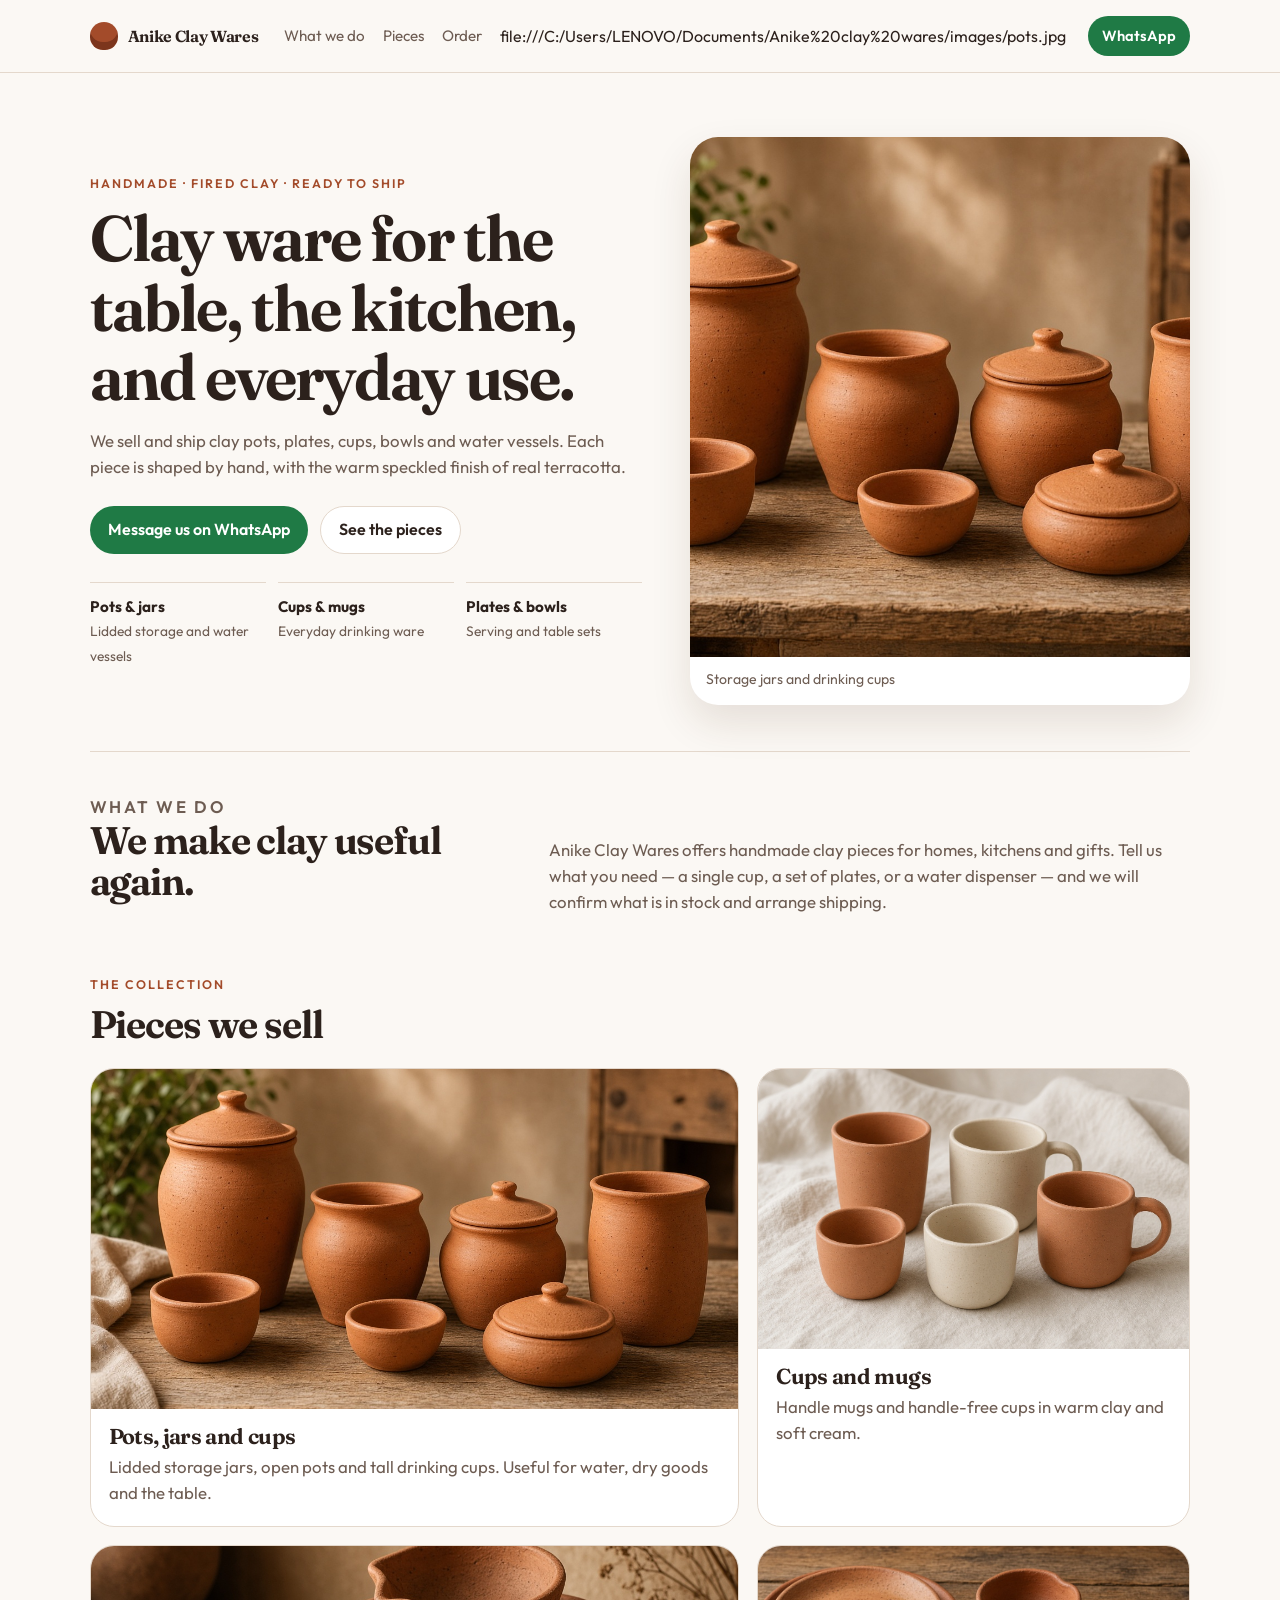
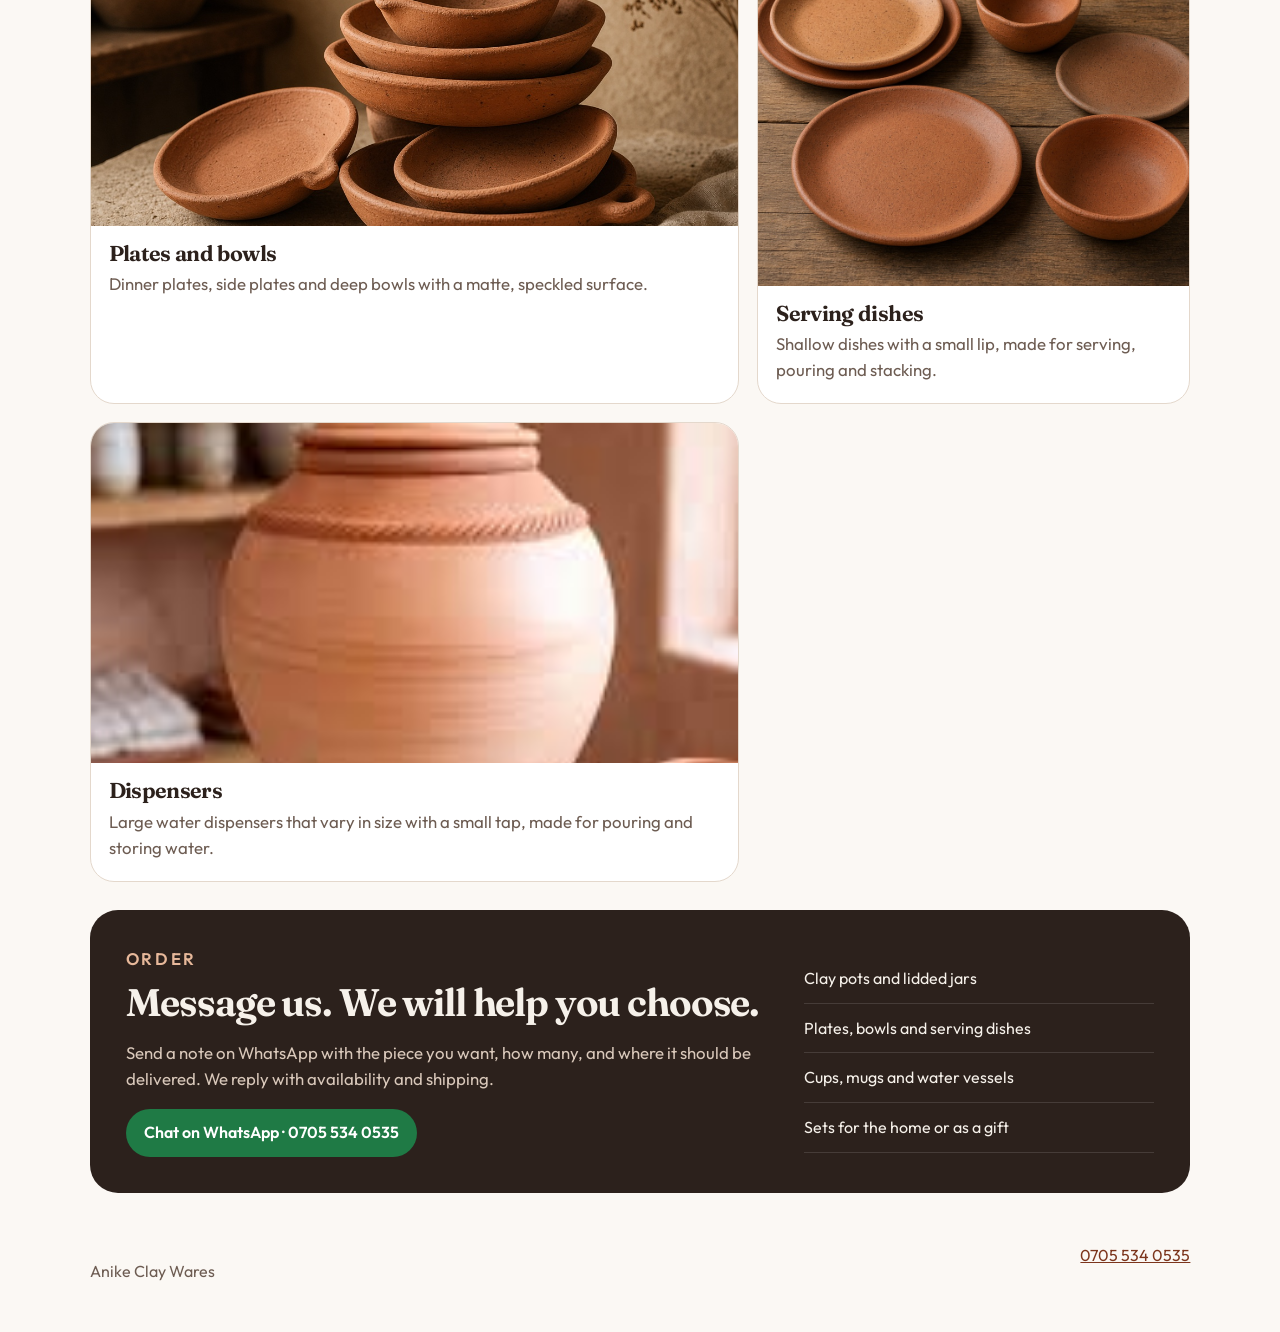
==== index.html @ b1b1f3a4 "Add files via upload" ====
<!DOCTYPE html>
<html lang="en">
<head>
	<meta charset="utf-8">
	<meta name="viewport" content="width=device-width, initial-scale=1">
	<title>Anike Clay Wares — Handmade pots, plates and cups</title>
	<meta name="description" content="Anike Clay Wares sells and ships handmade clay pots, plates, cups, bowls and water vessels. Message us on WhatsApp to order.">
	<link rel="google-site-verification=v0Fo7WyJSg91g2t54x3S-trg1l7MYyvylNxItFU1Hc8">
	<link rel="preconnect" href="https://fonts.googleapis.com">
	<link rel="preconnect" href="https://fonts.gstatic.com" crossorigin>
	<link href="https://fonts.googleapis.com/css2?family=Fraunces:opsz,wght@9..144,500;9..144,650&family=Outfit:wght@400;500;600&display=swap" rel="stylesheet">
	<link rel="stylesheet" href="style.css">
	<link rel="icon" href="data:image/svg+xml,%3Csvg xmlns='http://www.w3.org/2000/svg' viewBox='0 0 64 64'%3E%3Crect rx='14' width='64' height='64' fill='%23a34b2a'/%3E%3Cpath d='M20 26c0-8 5-14 12-14s12 6 12 14v2H20v-2zm-2 6h28l-2 18a6 6 0 0 1-6 5H26a6 6 0 0 1-6-5l-2-18z' fill='%23f6f1ea'/%3E%3C/svg%3E">
</head>
<body>
	<header class="nav">
		<a class="brand" href="#top">
			<span class="mark" aria-hidden="true"></span>
			<span>Anike Clay Wares</span>
		</a>
		<nav>
			<a href="#work">What we do</a>
			<a href="#pieces">Pieces</a>
			<a href="#order">Order</a>file:///C:/Users/LENOVO/Documents/Anike%20clay%20wares/images/pots.jpg
		</nav>
		<a class="wa wa-small" href="https://wa.me/2347055340535" target="_blank" rel="noopener">WhatsApp</a>
	</header>

	<main id="top">
		<section class="hero">
			<div class="hero-copy">
				<p class="eyebrow">Handmade · fired clay · ready to ship</p>
				<h1>Clay ware for the table, the kitchen, and everyday use.</h1>
				<p class="lead">We sell and ship clay pots, plates, cups, bowls and water vessels. Each piece is shaped by hand, with the warm speckled finish of real terracotta.</p>
				<div class="actions">
					<a class="wa" href="https://wa.me/2347055340535?text=Hello%20Anike%20Clay%20Wares%2C%20I%20would%20like%20to%20order." target="_blank" rel="noopener">Message us on WhatsApp</a>
					<a class="ghost" href="#pieces">See the pieces</a>
				</div>
				<ul class="facts">
					<li><strong>Pots & jars</strong><span>Lidded storage and water vessels</span></li>
					<li><strong>Cups & mugs</strong><span>Everyday drinking ware</span></li>
					<li><strong>Plates & bowls</strong><span>Serving and table sets</span></li>
				</ul>
			</div>
			<figure class="hero-frame">
				<img src="images/pots.jpg" alt="Terracotta jars, lidded pots and small bowls arranged on a wooden table">
				<figcaption>Storage jars and drinking cups</figcaption>
			</figure>
		</section>

		<section class="band" id="work">
			<div>
				<p class="eyebrow">What we do</p>
				<h2>We make clay useful again.</h2>
			</div>
			<p>Anike Clay Wares offers handmade clay pieces for homes, kitchens and gifts. Tell us what you need — a single cup, a set of plates, or a water dispenser — and we will confirm what is in stock and arrange shipping.</p>
		</section>

		<section class="gallery" id="pieces">
			<div class="section-head">
				<p class="eyebrow">The collection</p>
				<h2>Pieces we sell</h2>
			</div>
			<div class="grid">
				<article class="card card-wide">
					<img src="images/pots.jpg" alt="Large lidded jar, open pot, small bowls and a tall cup in speckled terracotta">
					<div>
						<h3>Pots, jars and cups</h3>
						<p>Lidded storage jars, open pots and tall drinking cups. Useful for water, dry goods and the table.</p>
					</div>
				</article>
				<article class="card">
					<img src="images/cups.jpg" alt="Terracotta and cream speckled cups and mugs on linen cloth">
					<div>
						<h3>Cups and mugs</h3>
						<p>Handle mugs and handle-free cups in warm clay and soft cream.</p>
					</div>
				</article>
				<article class="card">
					<img src="images/plates.jpg" alt="Terracotta plates and bowls on a wooden surface">
					<div>
						<h3>Plates and bowls</h3>
						<p>Dinner plates, side plates and deep bowls with a matte, speckled surface.</p>
					</div>
				</article>
				<article class="card card-wide">
					<img src="images/dishes.jpg" alt="Stacked handmade clay serving dishes with small pouring lips">
					<div>
						<h3>Serving dishes</h3>
						<p>Shallow dishes with a small lip, made for serving, pouring and stacking.</p>
					</div>
				</article>
				<article class="card card-wide">
					<img src="images/dispensers.jpg" alt="Water dispensers placed on a terracotta base for support">
					<div>
						<h3>Dispensers</h3>
						<p>Large water dispensers that vary in size with a small tap, made for pouring and storing water.</p>
					</div>
				</article>
			</div>
		</section>

		<section class="order" id="order">
			<div>
				<p class="eyebrow">Order</p>
				<h2>Message us. We will help you choose.</h2>
				<p>Send a note on WhatsApp with the piece you want, how many, and where it should be delivered. We reply with availability and shipping.</p>
				<a class="wa" href="https://wa.me/2347055340535?text=Hello%20Anike%20Clay%20Wares%2C%20I%20would%20like%20to%20order." target="_blank" rel="noopener">Chat on WhatsApp · 0705 534 0535</a>
			</div>
			<ul>
				<li>Clay pots and lidded jars</li>
				<li>Plates, bowls and serving dishes</li>
				<li>Cups, mugs and water vessels</li>
				<li>Sets for the home or as a gift</li>
			</ul>
		</section>
	</main>

	<footer>
		<p>Anike Clay Wares</p>
		<a href="https://wa.me/2347055340535" target="_blank" rel="noopener">0705 534 0535</a>
	</footer>
</body>
</html>
---- style.css ----
:root {
	--clay: #a34b2a;
	--clay-deep: #7c351c;
	--sand: #f4efe7;
	--paper: #fbf8f4;
	--ink: #2c211c;
	--muted: #6d5c52;
	--line: #e4d8cc;
	--wa: #1f7a45;
	--shadow: 0 18px 40px rgba(72, 38, 20, 0.12);
}

* { box-sizing: border-box; }

html { scroll-behavior: smooth; }

body {
	margin: 0;
	background:
		radial-gradient(900px 420px at 90% -10%, #f0d8c4 0%, transparent 60%),
		var(--paper);
	color: var(--ink);
	font-family: "Outfit", "Segoe UI", sans-serif;
	line-height: 1.55;
}

img { max-width: 100%; display: block; }

a { color: inherit; }

.nav {
	position: sticky;
	top: 0;
	z-index: 5;
	display: flex;
	align-items: center;
	gap: 22px;
	padding: 16px 7vw;
	background: rgba(251, 248, 244, 0.9);
	backdrop-filter: blur(10px);
	border-bottom: 1px solid var(--line);
}

.brand {
	display: flex;
	align-items: center;
	gap: 10px;
	text-decoration: none;
	font-family: "Fraunces", Georgia, serif;
	font-weight: 650;
	letter-spacing: -0.02em;
}

.mark {
	width: 28px;
	height: 28px;
	border-radius: 50% 50% 46% 46%;
	background:
		radial-gradient(circle at 50% 28%, transparent 0 5px, var(--clay) 6px),
		var(--clay);
	box-shadow: inset 0 -8px 0 var(--clay-deep);
}

.nav nav {
	display: flex;
	gap: 18px;
	margin-left: auto;
}

.nav nav a {
	text-decoration: none;
	color: var(--muted);
	font-size: 0.95rem;
}

.nav nav a:hover { color: var(--ink); }

.hero {
	display: grid;
	grid-template-columns: 1.05fr 0.95fr;
	gap: 48px;
	align-items: center;
	padding: 64px 7vw 36px;
}

.eyebrow {
	margin: 0 0 10px;
	color: var(--clay);
	font-size: 0.78rem;
	font-weight: 600;
	letter-spacing: 0.16em;
	text-transform: uppercase;
}

h1, h2, h3 {
	font-family: "Fraunces", Georgia, serif;
	font-weight: 650;
	letter-spacing: -0.03em;
	line-height: 1.08;
}

h1 { margin: 0; font-size: clamp(2.4rem, 5vw, 4.4rem); }

h2 { margin: 0 0 12px; font-size: clamp(1.8rem, 3vw, 2.7rem); }

.lead, .band p, .card p, .order p {
	color: var(--muted);
	font-size: 1.05rem;
}

.lead { max-width: 38rem; }

.actions {
	display: flex;
	flex-wrap: wrap;
	gap: 12px;
	margin: 26px 0 28px;
}

.wa, .ghost {
	display: inline-flex;
	align-items: center;
	justify-content: center;
	min-height: 48px;
	padding: 0 18px;
	border-radius: 999px;
	text-decoration: none;
	font-weight: 600;
}

.wa {
	background: var(--wa);
	color: white;
}

.wa:hover { background: #18683a; }

.wa-small {
	min-height: 40px;
	padding: 0 14px;
	font-size: 0.92rem;
}

.ghost {
	border: 1px solid var(--line);
	background: white;
}

.facts {
	display: grid;
	grid-template-columns: repeat(3, 1fr);
	gap: 12px;
	margin: 0;
	padding: 0;
	list-style: none;
}

.facts li {
	padding-top: 12px;
	border-top: 1px solid var(--line);
}

.facts strong { display: block; font-size: 0.95rem; }

.facts span { color: var(--muted); font-size: 0.86rem; }

.hero-frame {
	margin: 0;
	background: white;
	border-radius: 28px;
	overflow: hidden;
	box-shadow: var(--shadow);
}

.hero-frame img { width: 100%; height: 520px; object-fit: cover; }

.hero-frame figcaption {
	padding: 12px 16px 14px;
	color: var(--muted);
	font-size: 0.88rem;
}

.band, .gallery, .order {
	margin: 10px 7vw 0;
}

.band {
	display: grid;
	grid-template-columns: 0.8fr 1.2fr;
	gap: 32px;
	align-items: end;
	padding: 42px 0;
	border-top: 1px solid var(--line);
}

.band p { margin: 0; max-width: 40rem; }

.section-head { margin: 18px 0 22px; }

.grid {
	display: grid;
	grid-template-columns: 1.2fr 0.8fr;
	gap: 18px;
}

.card {
	background: white;
	border: 1px solid var(--line);
	border-radius: 24px;
	overflow: hidden;
}

.card img { width: 100%; height: 280px; object-fit: cover; }

.card-wide img { height: 340px; }

.card div { padding: 16px 18px 20px; }

.card h3 { margin: 0 0 6px; font-size: 1.35rem; }

.card p { margin: 0; }

.order {
	display: grid;
	grid-template-columns: 1.3fr 0.7fr;
	gap: 28px;
	margin-top: 28px;
	margin-bottom: 28px;
	padding: 36px;
	border-radius: 28px;
	background: #2c211c;
	color: #f6f1ea;
}

.order .eyebrow { color: #e7b89a; }

.order p { color: #d9c8ba; }

.order ul {
	margin: 8px 0 0;
	padding: 0;
	list-style: none;
}

.order li {
	padding: 12px 0;
	border-bottom: 1px solid rgba(255, 255, 255, 0.12);
}

footer {
	display: flex;
	justify-content: space-between;
	gap: 12px;
	padding: 22px 7vw 32px;
	color: var(--muted);
}

footer a { color: var(--clay-deep); }

@media (max-width: 860px) {
	.nav nav { display: none; }
	.hero, .band, .grid, .order { grid-template-columns: 1fr; }
	.hero { padding-top: 32px; gap: 24px; }
	.hero-frame img, .card img, .card-wide img { height: 260px; }
	.facts { grid-template-columns: 1fr; }
	.order { padding: 24px; }
}
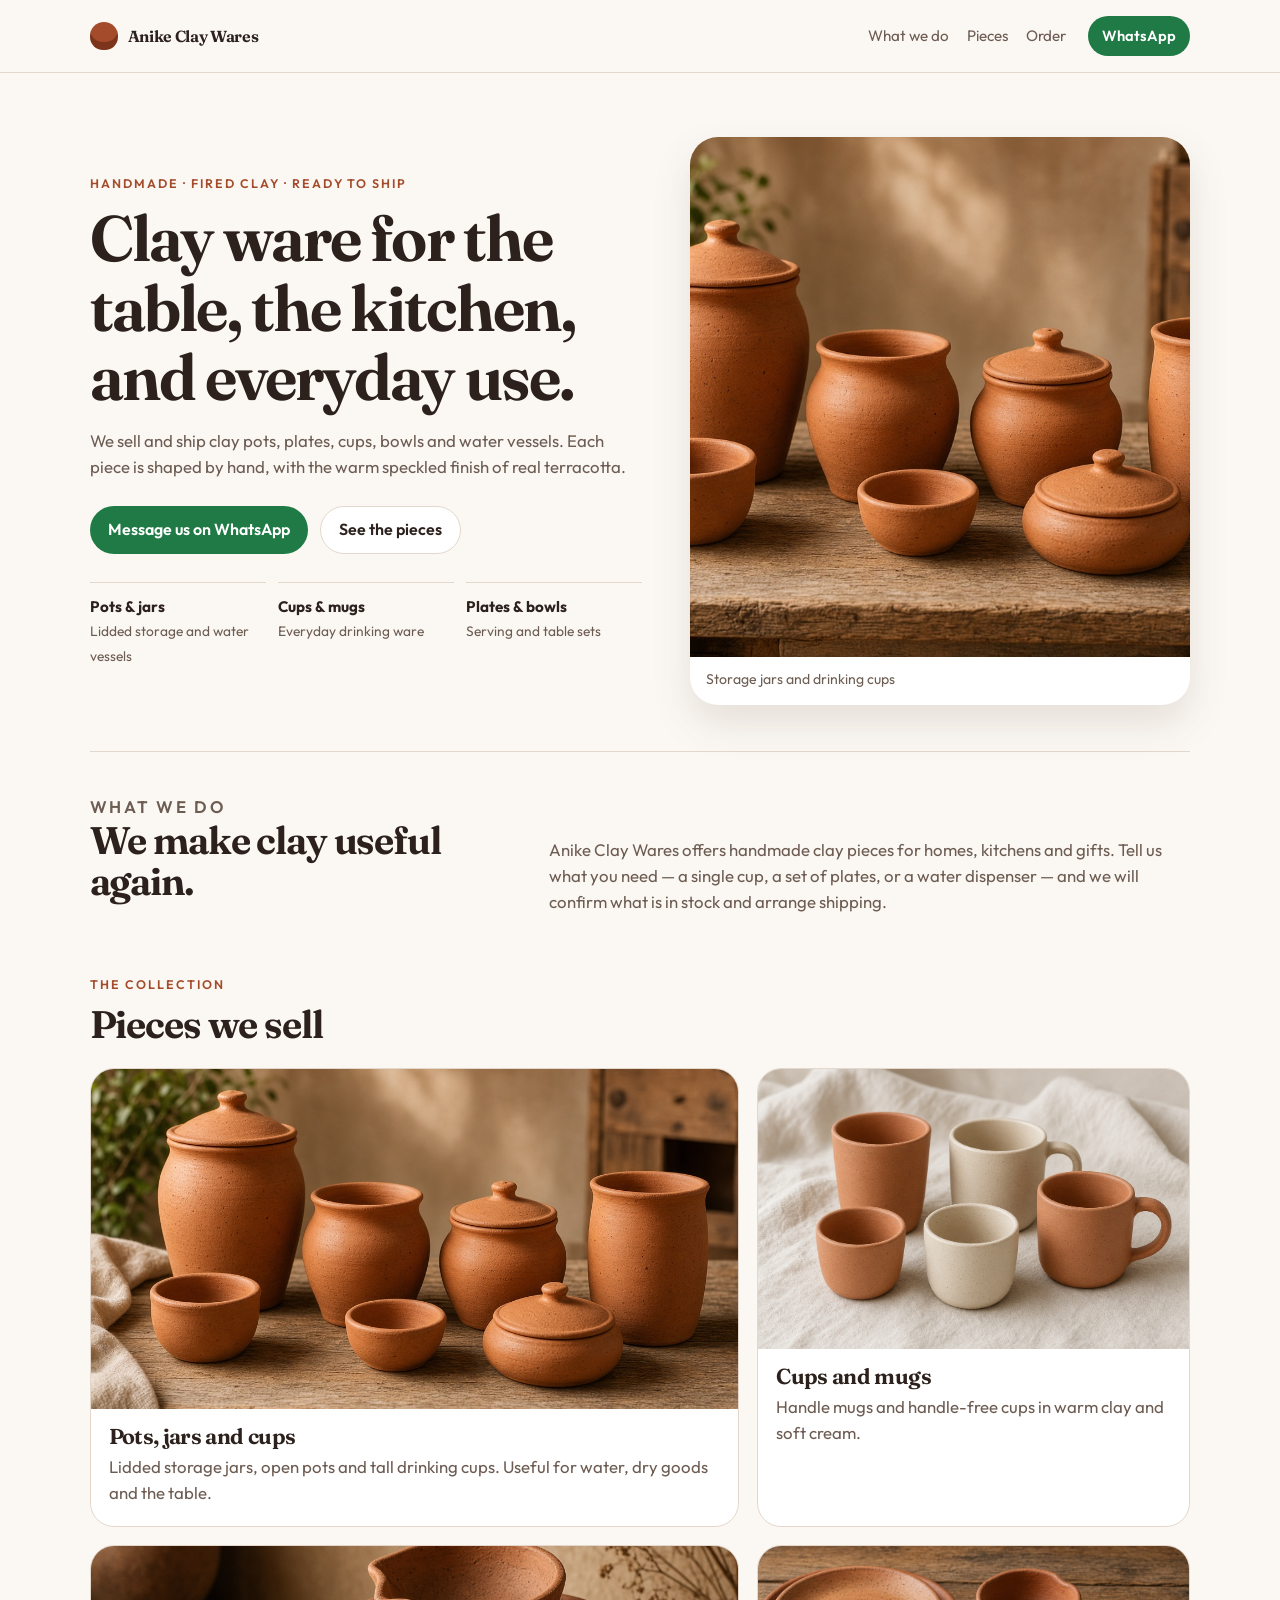
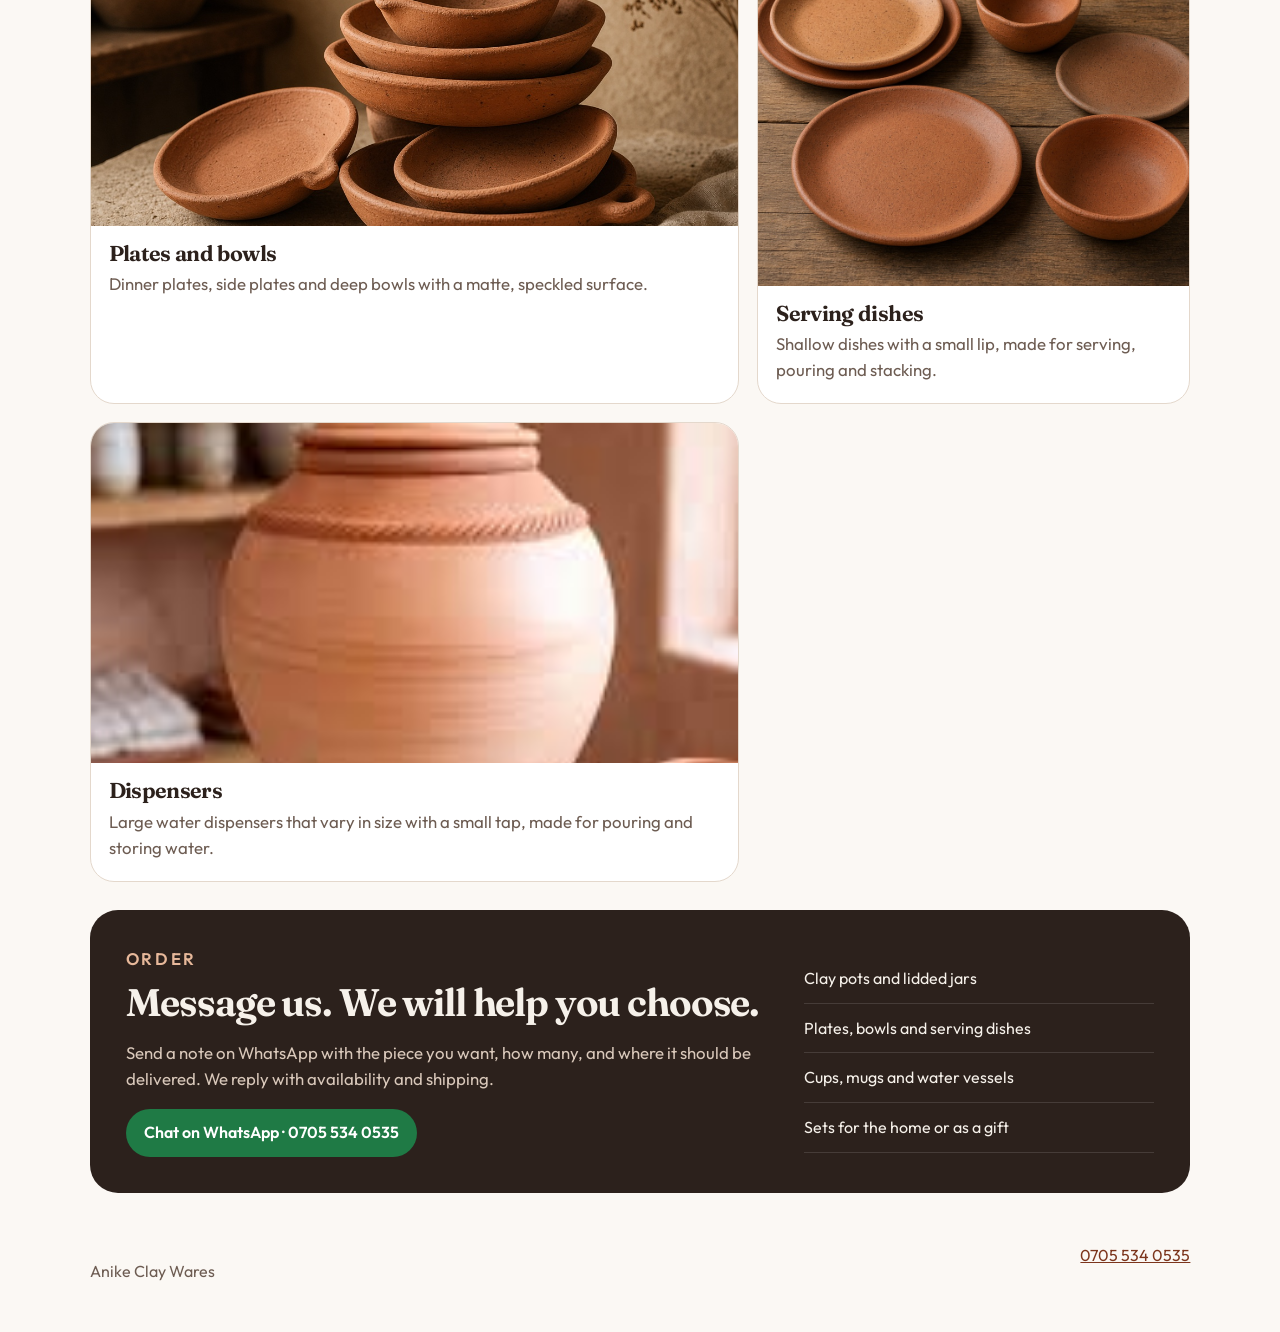
==== commit 725a65c7: "Add files via upload" ====
--- a/index.html
+++ b/index.html
@@ -21,7 +21,7 @@
 		<nav>
 			<a href="#work">What we do</a>
 			<a href="#pieces">Pieces</a>
-			<a href="#order">Order</a>file:///C:/Users/LENOVO/Documents/Anike%20clay%20wares/images/pots.jpg
+			<a href="#order">Order</a>
 		</nav>
 		<a class="wa wa-small" href="https://wa.me/2347055340535" target="_blank" rel="noopener">WhatsApp</a>
 	</header>
